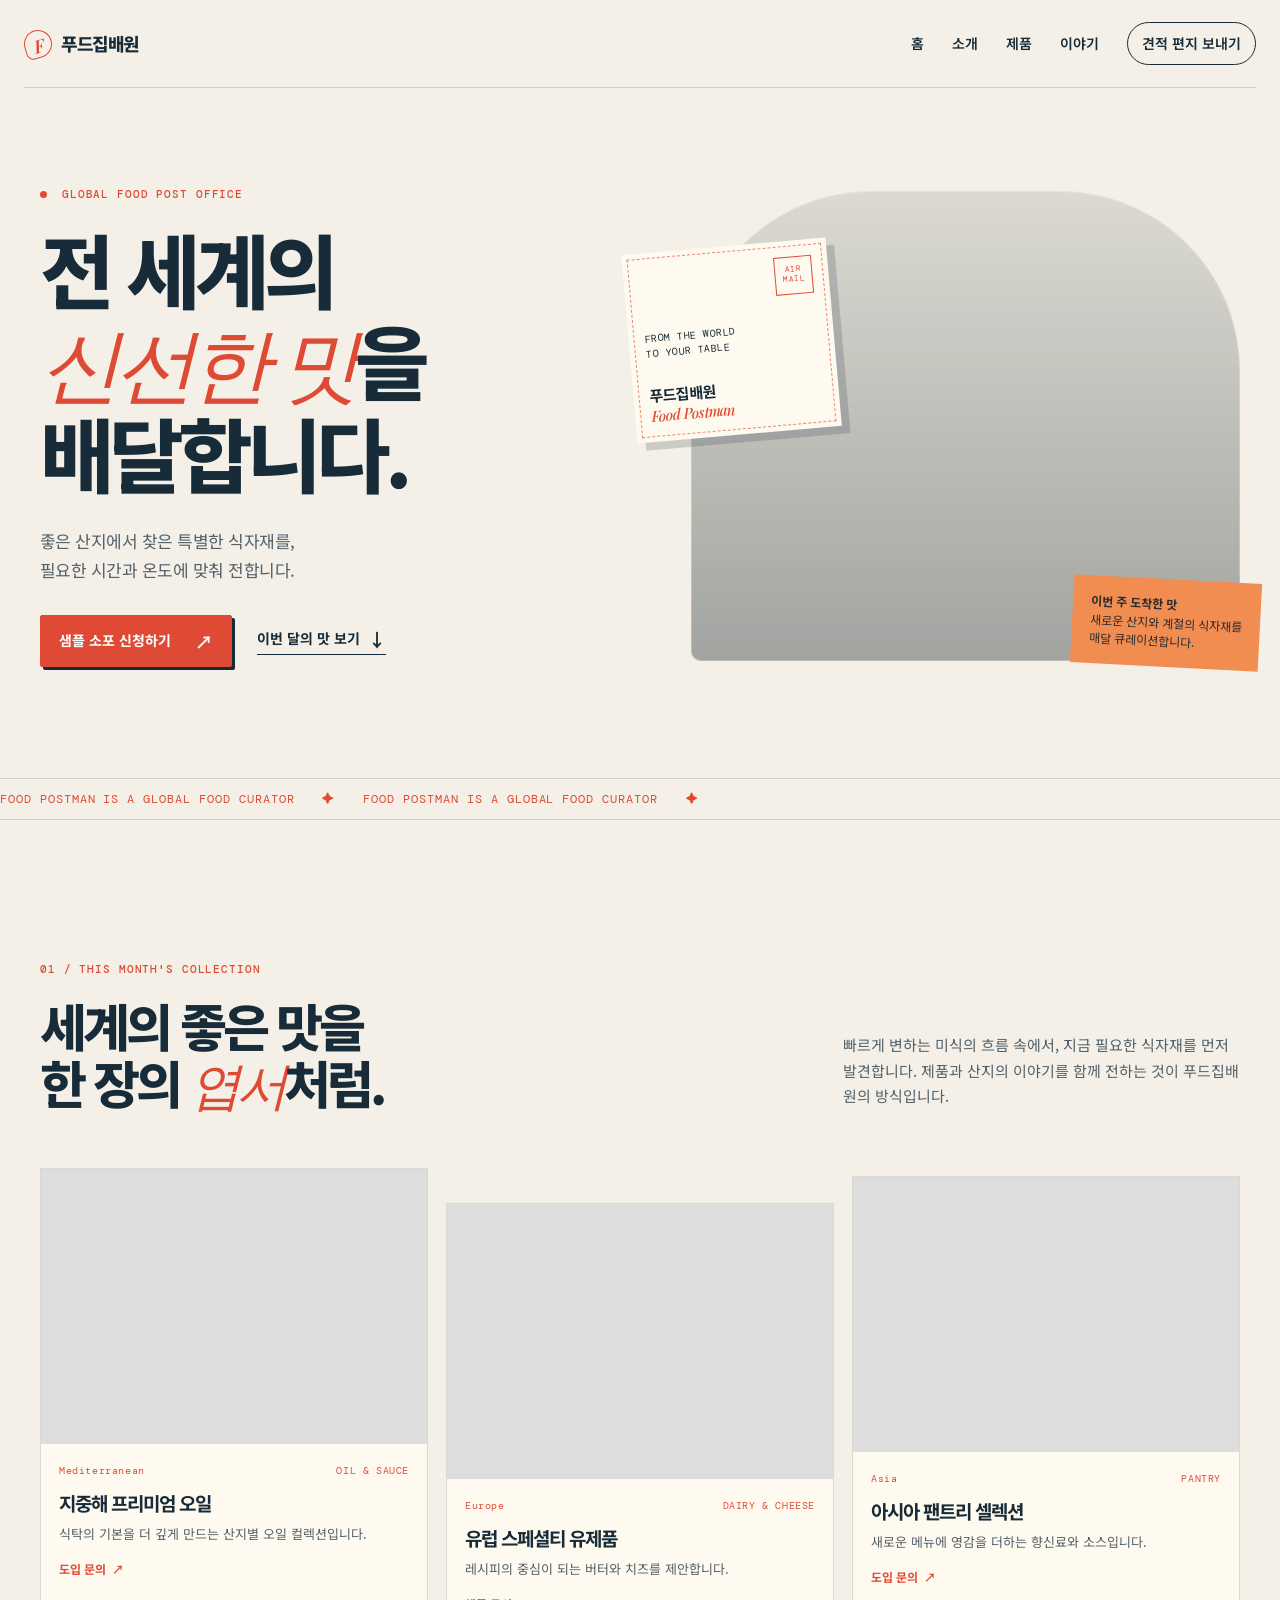
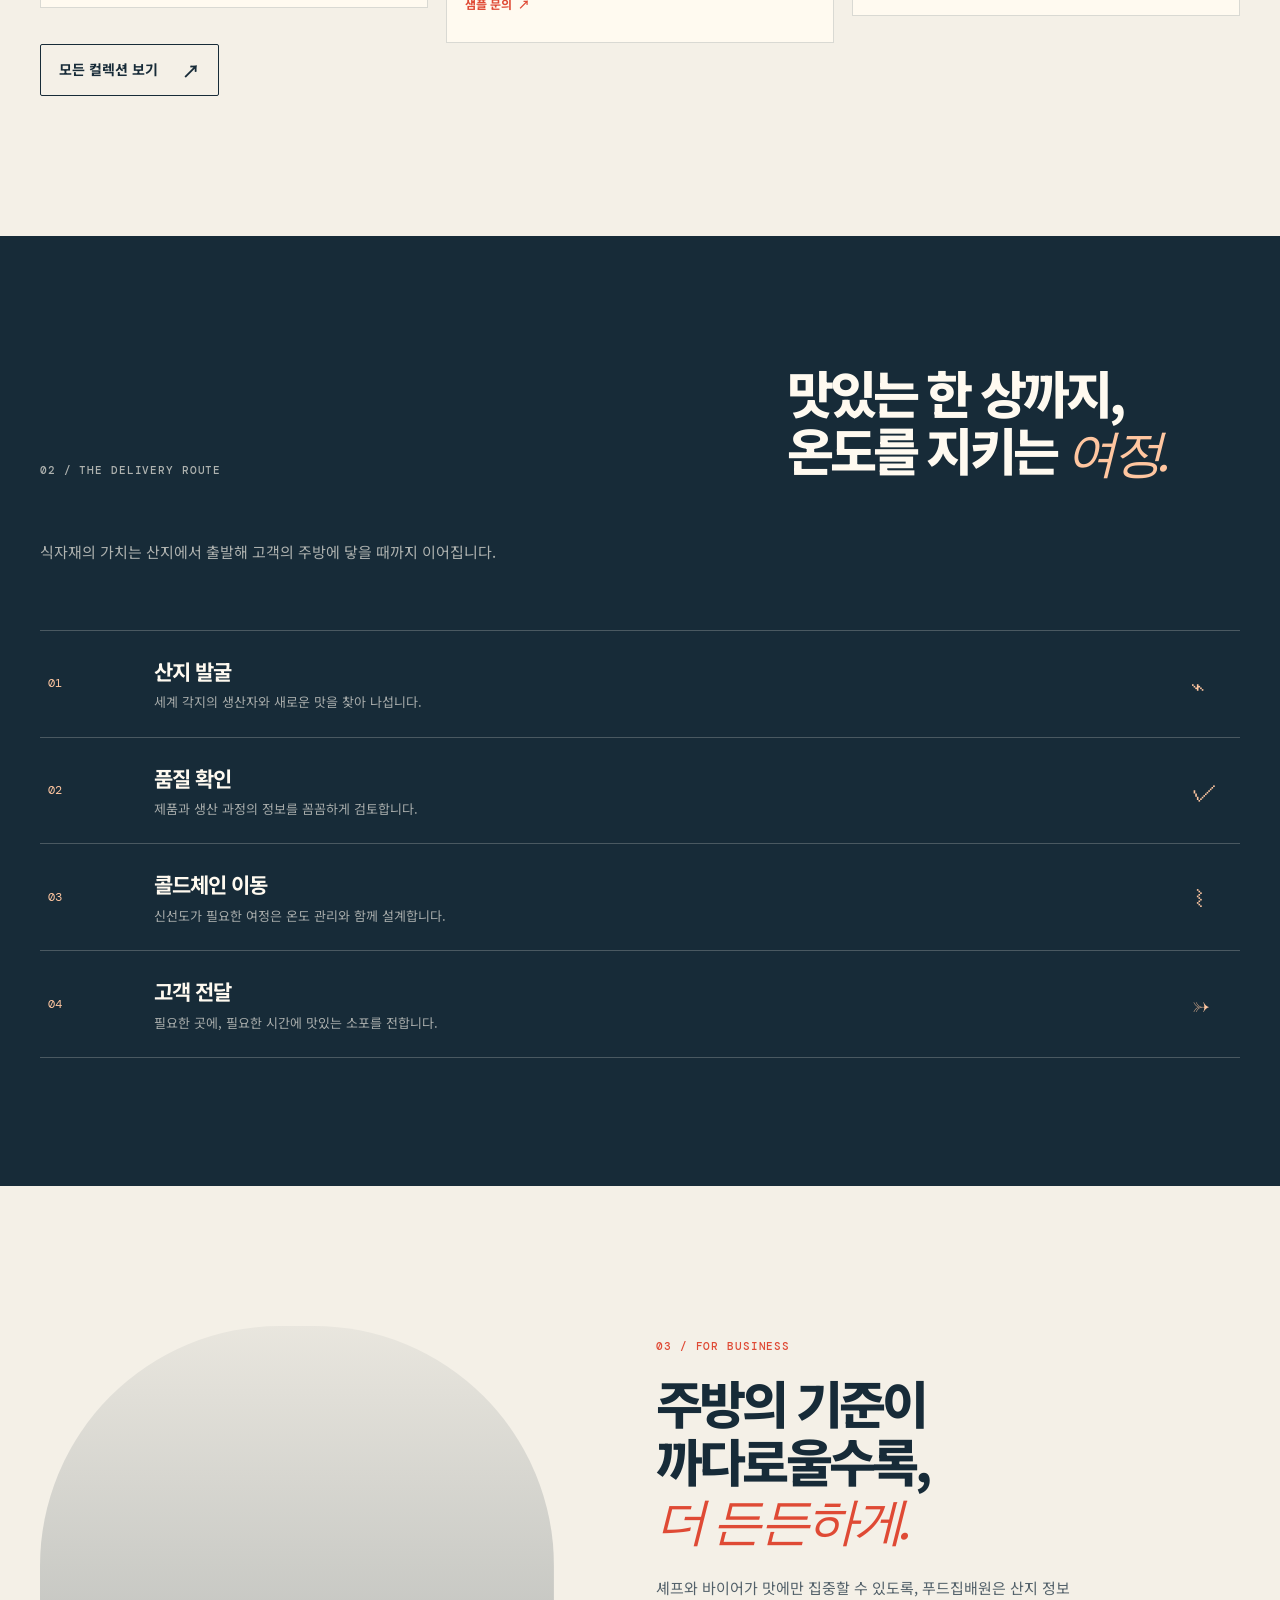
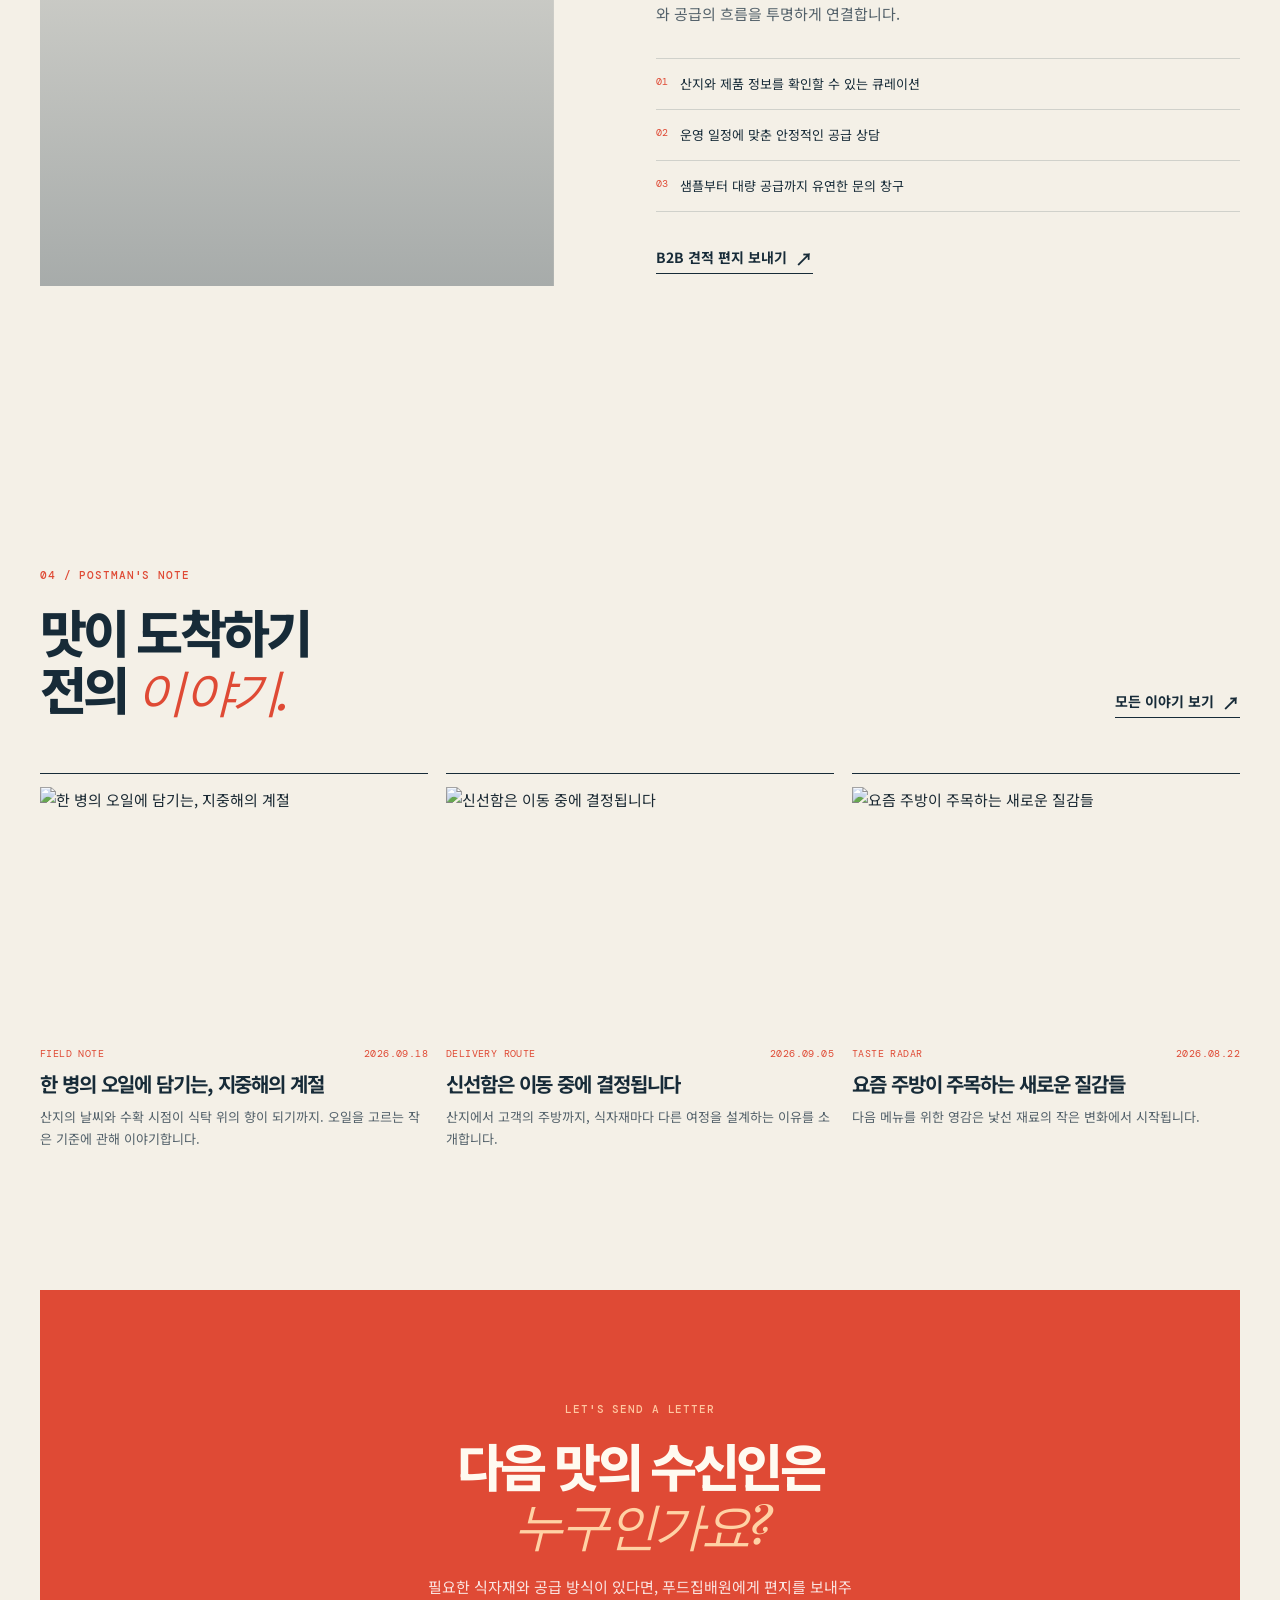
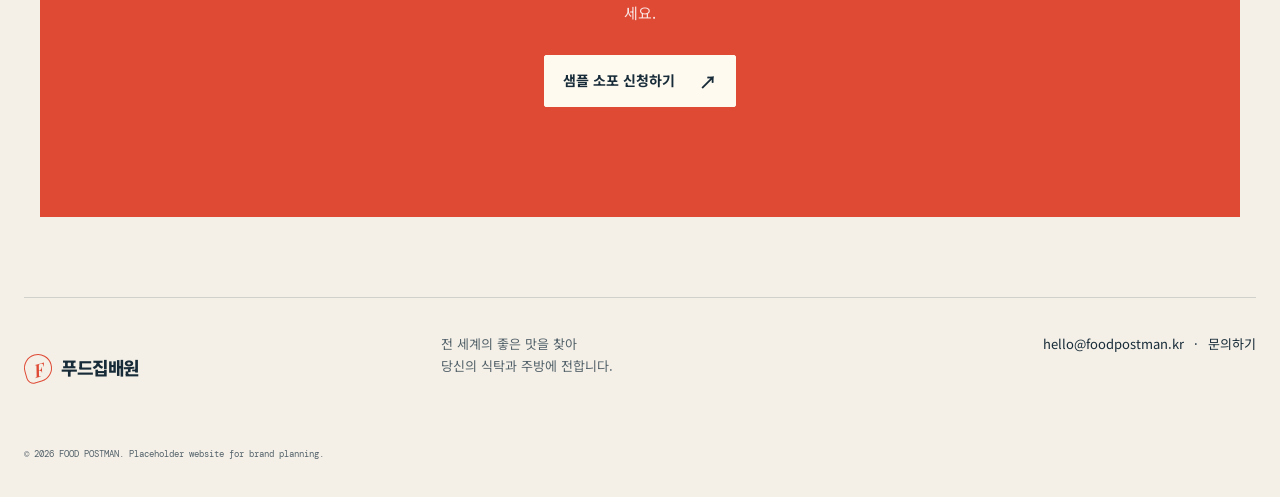
==== index.html @ e167139f "feat: add Food Postman brand website" ====
<!doctype html>
<html lang="ko">
  <head>
    <meta charset="utf-8">
    <meta name="viewport" content="width=device-width, initial-scale=1">
    <meta name="description" content="전 세계의 신선한 맛을 배달하는 식자재 수입·유통 브랜드, 푸드집배원">
    <title>푸드집배원 | 전 세계의 신선한 맛을 배달합니다</title>
    <link rel="preconnect" href="https://images.unsplash.com">
    <link rel="stylesheet" href="styles.css">
  </head>
  <body>
    <a class="skip-link" href="#main">본문으로 바로가기</a>
    <header class="site-header">
      <a class="brand" href="index.html" aria-label="푸드집배원 홈">
        <span class="brand-mark" aria-hidden="true">F</span><span>푸드집배원</span>
      </a>
      <button class="menu-button" aria-expanded="false" aria-controls="nav">메뉴 <span></span></button>
      <nav id="nav" class="site-nav" aria-label="주요 메뉴">
        <a class="active" href="index.html">홈</a>
        <a href="about.html">소개</a>
        <a href="products.html">제품</a>
        <a href="story.html">이야기</a>
        <a class="nav-cta" href="contact.html">견적 편지 보내기</a>
      </nav>
    </header>

    <main id="main">
      <section class="hero section-wrap">
        <div class="hero-copy">
          <p class="eyebrow"><span class="postage-dot"></span> GLOBAL FOOD POST OFFICE</p>
          <h1>전 세계의<br><em>신선한 맛</em>을<br>배달합니다.</h1>
          <p class="hero-lead">좋은 산지에서 찾은 특별한 식자재를,<br>필요한 시간과 온도에 맞춰 전합니다.</p>
          <div class="hero-actions">
            <a class="button button-primary" href="contact.html">샘플 소포 신청하기 <span>↗</span></a>
            <a class="text-link" href="#collection">이번 달의 맛 보기 <span>↓</span></a>
          </div>
        </div>
        <div class="hero-visual" aria-label="세계 식자재 컬렉션 이미지">
          <div class="hero-image image-hero"></div>
          <div class="airmail-card">
            <span class="card-stamp">AIR<br>MAIL</span>
            <span>FROM THE WORLD<br>TO YOUR TABLE</span>
            <strong>푸드집배원<br><i>Food Postman</i></strong>
          </div>
          <p class="arrival-note"><b>이번 주 도착한 맛</b><br>새로운 산지와 계절의 식자재를<br>매달 큐레이션합니다.</p>
        </div>
      </section>

      <section class="intro-band">
        <p>FOOD POSTMAN IS A GLOBAL FOOD CURATOR <span>✦</span> FOOD POSTMAN IS A GLOBAL FOOD CURATOR <span>✦</span></p>
      </section>

      <section id="collection" class="section-wrap collection-section">
        <div class="section-heading split-heading">
          <div>
            <p class="eyebrow">01 / THIS MONTH'S COLLECTION</p>
            <h2>세계의 좋은 맛을<br>한 장의 <em>엽서</em>처럼.</h2>
          </div>
          <p>빠르게 변하는 미식의 흐름 속에서, 지금 필요한 식자재를 먼저 발견합니다. 제품과 산지의 이야기를 함께 전하는 것이 푸드집배원의 방식입니다.</p>
        </div>
        <div id="featured-products" class="product-grid" aria-live="polite"></div>
        <a class="button button-outline" href="products.html">모든 컬렉션 보기 <span>↗</span></a>
      </section>

      <section class="route-section">
        <div class="section-wrap">
          <div class="route-title">
            <p class="eyebrow eyebrow-light">02 / THE DELIVERY ROUTE</p>
            <h2>맛있는 한 상까지,<br>온도를 지키는 <em>여정.</em></h2>
            <p>식자재의 가치는 산지에서 출발해 고객의 주방에 닿을 때까지 이어집니다.</p>
          </div>
          <ol class="route-list">
            <li><span class="route-number">01</span><div><h3>산지 발굴</h3><p>세계 각지의 생산자와 새로운 맛을 찾아 나섭니다.</p></div><span class="route-icon">⌁</span></li>
            <li><span class="route-number">02</span><div><h3>품질 확인</h3><p>제품과 생산 과정의 정보를 꼼꼼하게 검토합니다.</p></div><span class="route-icon">✓</span></li>
            <li><span class="route-number">03</span><div><h3>콜드체인 이동</h3><p>신선도가 필요한 여정은 온도 관리와 함께 설계합니다.</p></div><span class="route-icon">⌇</span></li>
            <li><span class="route-number">04</span><div><h3>고객 전달</h3><p>필요한 곳에, 필요한 시간에 맛있는 소포를 전합니다.</p></div><span class="route-icon">→</span></li>
          </ol>
        </div>
      </section>

      <section class="section-wrap trust-section">
        <div class="trust-photo image-coldchain" role="img" aria-label="신선한 식자재를 보관하는 모습"></div>
        <div class="trust-copy">
          <p class="eyebrow">03 / FOR BUSINESS</p>
          <h2>주방의 기준이<br>까다로울수록,<br><em>더 든든하게.</em></h2>
          <p>셰프와 바이어가 맛에만 집중할 수 있도록, 푸드집배원은 산지 정보와 공급의 흐름을 투명하게 연결합니다.</p>
          <ul class="check-list">
            <li><span>01</span> 산지와 제품 정보를 확인할 수 있는 큐레이션</li>
            <li><span>02</span> 운영 일정에 맞춘 안정적인 공급 상담</li>
            <li><span>03</span> 샘플부터 대량 공급까지 유연한 문의 창구</li>
          </ul>
          <a class="text-link" href="contact.html">B2B 견적 편지 보내기 <span>↗</span></a>
        </div>
      </section>

      <section class="journal-section section-wrap">
        <div class="section-heading journal-heading">
          <div><p class="eyebrow">04 / POSTMAN'S NOTE</p><h2>맛이 도착하기<br>전의 <em>이야기.</em></h2></div>
          <a class="text-link" href="story.html">모든 이야기 보기 <span>↗</span></a>
        </div>
        <div id="latest-stories" class="story-grid" aria-live="polite"></div>
      </section>

      <section class="letter-cta section-wrap">
        <p class="eyebrow eyebrow-light">LET'S SEND A LETTER</p>
        <h2>다음 맛의 수신인은<br><em>누구인가요?</em></h2>
        <p>필요한 식자재와 공급 방식이 있다면, 푸드집배원에게 편지를 보내주세요.</p>
        <a class="button button-light" href="contact.html">샘플 소포 신청하기 <span>↗</span></a>
      </section>
    </main>

    <footer class="site-footer">
      <a class="brand" href="index.html"><span class="brand-mark">F</span><span>푸드집배원</span></a>
      <p>전 세계의 좋은 맛을 찾아<br>당신의 식탁과 주방에 전합니다.</p>
      <div><a href="mailto:hello@foodpostman.kr">hello@foodpostman.kr</a><span>·</span><a href="contact.html">문의하기</a></div>
      <small>© 2026 FOOD POSTMAN. Placeholder website for brand planning.</small>
    </footer>
    <script src="script.js"></script>
  </body>
</html>
---- styles.css ----
@import url('https://fonts.googleapis.com/css2?family=DM+Mono:wght@400;500&family=Noto+Sans+KR:wght@400;500;600;700;800&family=Playfair+Display:ital,wght@0,500;0,600;1,500;1,600&display=swap');

:root {
  --paper: #f4f0e7;
  --paper-deep: #eae3d6;
  --ink: #172b38;
  --ink-soft: #53616a;
  --red: #df4a35;
  --orange: #f28d52;
  --line: rgba(23, 43, 56, .16);
  --cream: #fffaf0;
  --serif: 'Playfair Display', 'Noto Serif KR', serif;
  --sans: 'Noto Sans KR', sans-serif;
  --mono: 'DM Mono', monospace;
}

* { box-sizing: border-box; }
html { scroll-behavior: smooth; }
body { margin: 0; color: var(--ink); background: var(--paper); font-family: var(--sans); font-size: 15px; line-height: 1.7; }
a { color: inherit; text-decoration: none; }
button { font: inherit; }
.skip-link { position: fixed; top: -100px; left: 16px; z-index: 100; background: var(--red); color: white; padding: 10px 14px; }
.skip-link:focus { top: 16px; }
.section-wrap { width: min(1200px, calc(100% - 80px)); margin: 0 auto; }
.site-header { height: 88px; width: min(1360px, calc(100% - 48px)); margin: 0 auto; display: flex; align-items: center; justify-content: space-between; border-bottom: 1px solid var(--line); position: relative; z-index: 10; }
.brand { display: inline-flex; gap: 9px; align-items: center; font-weight: 800; letter-spacing: -.08em; font-size: 18px; }
.brand-mark { display: grid; place-items: center; width: 28px; height: 28px; border: 1.5px solid currentColor; border-radius: 50% 50% 50% 7px; transform: rotate(-16deg); color: var(--red); font-family: var(--serif); font-weight: 600; font-style: italic; }
.site-nav { display: flex; gap: 28px; align-items: center; font-size: 14px; font-weight: 600; }
.site-nav a { padding: 5px 0; position: relative; }
.site-nav a:not(.nav-cta)::after { content: ''; position: absolute; height: 1px; width: 0; left: 0; bottom: 0; background: var(--red); transition: width .25s; }
.site-nav a:hover::after, .site-nav .active::after { width: 100%; }
.nav-cta { padding: 9px 14px !important; border: 1px solid var(--ink); border-radius: 999px; }
.nav-cta:hover { background: var(--ink); color: var(--cream); }
.menu-button { display: none; background: transparent; border: 0; color: var(--ink); font-weight: 700; }

.hero { min-height: 690px; display: grid; grid-template-columns: .94fr 1.06fr; align-items: center; gap: 48px; padding: 78px 0 92px; }
.eyebrow { margin: 0 0 18px; font-family: var(--mono); letter-spacing: .08em; font-size: 11px; font-weight: 500; color: var(--red); }
.postage-dot { width: 7px; height: 7px; display: inline-block; margin-right: 7px; background: var(--red); border-radius: 50%; }
.hero h1, h2 { margin: 0; line-height: 1.12; letter-spacing: -.075em; }
.hero h1 { font-size: clamp(52px, 6.35vw, 92px); font-weight: 800; }
em { font-family: var(--serif); font-weight: 500; }
.hero h1 em { color: var(--red); }
.hero-lead { font-size: 17px; color: var(--ink-soft); margin: 30px 0; letter-spacing: -.03em; }
.hero-actions { display: flex; align-items: center; gap: 25px; }
.button { display: inline-flex; align-items: center; justify-content: center; gap: 24px; padding: 13px 18px; border: 1px solid currentColor; border-radius: 2px; font-weight: 700; font-size: 14px; transition: transform .2s, background .2s; }
.button:hover { transform: translate(-2px, -2px); }
.button span, .text-link span { font-size: 18px; line-height: 1; }
.button-primary { background: var(--red); border-color: var(--red); color: #fff; box-shadow: 3px 3px 0 var(--ink); }
.text-link { display: inline-flex; align-items: center; gap: 8px; border-bottom: 1px solid var(--ink); padding-bottom: 3px; font-size: 14px; font-weight: 700; }
.text-link:hover { color: var(--red); border-color: var(--red); }
.hero-visual { min-height: 470px; position: relative; }
.hero-image { width: min(90%, 560px); height: 470px; margin: 0 0 0 auto; border-radius: 180px 180px 10px 10px; box-shadow: inset 0 0 0 1px rgba(255,255,255,.25); }
.image-hero { background: linear-gradient(180deg, rgba(10,22,30,.1), rgba(10,22,30,.35)), url('https://images.unsplash.com/photo-1547592180-85f173990554?auto=format&fit=crop&w=1400&q=90') center/cover; }
.airmail-card { position: absolute; top: 55px; left: 0; display: grid; gap: 25px; width: 205px; padding: 16px; background: #fffaf0; color: var(--ink); box-shadow: 8px 8px 0 rgba(23,43,56,.18); transform: rotate(-5deg); font-family: var(--mono); font-size: 10px; letter-spacing: .05em; line-height: 1.45; }
.airmail-card::before { content: ''; position: absolute; inset: 5px; pointer-events: none; border: 1px dashed rgba(223,74,53,.65); }
.airmail-card strong { font-family: var(--sans); font-size: 15px; letter-spacing: -.05em; line-height: 1.3; }
.airmail-card i { color: var(--red); font-family: var(--serif); font-weight: 500; }
.card-stamp { justify-self: end; width: 38px; height: 38px; padding-top: 7px; border: 1px solid var(--red); color: var(--red); text-align: center; font-size: 8px; line-height: 1.2; }
.arrival-note { position: absolute; right: -20px; bottom: -18px; padding: 16px 18px; background: var(--orange); color: #2b2c2b; font-size: 12px; line-height: 1.55; transform: rotate(3deg); }

.intro-band { overflow: hidden; border-top: 1px solid var(--line); border-bottom: 1px solid var(--line); color: var(--red); font-family: var(--mono); font-size: 12px; letter-spacing: .08em; white-space: nowrap; }
.intro-band p { width: max-content; padding: 10px 0; margin: 0; animation: crawl 24s linear infinite; }
.intro-band span { padding: 0 20px; }
@keyframes crawl { to { transform: translateX(-50%); } }
.collection-section, .journal-section { padding: 140px 0; }
.section-heading { margin-bottom: 55px; }
.split-heading { display: grid; grid-template-columns: 1fr .55fr; align-items: end; gap: 80px; }
h2 { font-size: clamp(36px, 4vw, 62px); font-weight: 800; }
h2 em { color: var(--red); }
.split-heading > p { margin: 0 0 4px; color: var(--ink-soft); font-size: 15px; }
.product-grid { display: grid; grid-template-columns: repeat(3, 1fr); gap: 18px; margin-bottom: 36px; }
.product-card { display: flex; flex-direction: column; min-height: 440px; overflow: hidden; background: var(--cream); border: 1px solid var(--line); }
.product-card:nth-child(2) { transform: translateY(35px); }
.product-card:nth-child(3) { transform: translateY(8px); }
.product-image { height: 275px; background: #ddd center/cover; transition: transform .45s; }
.product-card:hover .product-image { transform: scale(1.04); }
.product-image-wrap { overflow: hidden; }
.product-info { padding: 18px 18px 21px; }
.product-origin { display: flex; justify-content: space-between; font-family: var(--mono); color: var(--red); font-size: 10px; letter-spacing: .06em; }
.product-info h3 { margin: 8px 0 4px; font-size: 19px; letter-spacing: -.055em; }
.product-info p { margin: 0; color: var(--ink-soft); font-size: 13px; line-height: 1.65; }
.card-action { display: inline-flex; gap: 6px; margin-top: 14px; color: var(--red); font-size: 12px; font-weight: 700; }
.card-action:hover { text-decoration: underline; }
.button-outline { color: var(--ink); border-color: var(--ink); }
.button-outline:hover { color: var(--cream); background: var(--ink); }

.route-section { padding: 128px 0; background: var(--ink); color: var(--cream); }
.eyebrow-light { color: #ffc6a0; }
.route-title { display: grid; grid-template-columns: 1fr .66fr; align-items: end; gap: 60px; margin-bottom: 65px; }
.route-title h2 em { color: #ffc6a0; }
.route-title > p { margin: 0; color: rgba(255,250,240,.65); }
.route-list { list-style: none; padding: 0; margin: 0; border-top: 1px solid rgba(255,250,240,.22); }
.route-list li { display: grid; grid-template-columns: 80px 1fr 40px; gap: 26px; align-items: center; padding: 23px 8px; border-bottom: 1px solid rgba(255,250,240,.22); transition: padding .25s, background .25s; }
.route-list li:hover { padding-left: 20px; background: rgba(255,255,255,.05); }
.route-number { color: #ffc6a0; font-family: var(--mono); font-size: 12px; }
.route-list h3 { margin: 0; font-size: 21px; letter-spacing: -.05em; }
.route-list p { color: rgba(255,250,240,.62); margin: 2px 0 0; font-size: 13px; }
.route-icon { font-family: var(--serif); font-size: 26px; color: #ffc6a0; }

.trust-section { padding: 140px 0; display: grid; grid-template-columns: .88fr 1fr; gap: clamp(40px, 8vw, 130px); align-items: center; }
.trust-photo { min-height: 560px; background-size: cover; background-position: center; border-radius: 240px 240px 0 0; }
.image-coldchain { background-image: linear-gradient(180deg, rgba(23,43,56,.05), rgba(23,43,56,.35)), url('https://images.unsplash.com/photo-1586528116311-ad8dd3c8310d?auto=format&fit=crop&w=1100&q=90'); }
.trust-copy > p:not(.eyebrow) { max-width: 420px; color: var(--ink-soft); margin: 28px 0; }
.check-list { list-style: none; padding: 0; margin: 32px 0; border-top: 1px solid var(--line); }
.check-list li { display: flex; gap: 12px; padding: 14px 0; border-bottom: 1px solid var(--line); font-size: 13px; }
.check-list span { color: var(--red); font-family: var(--mono); font-size: 10px; }

.journal-heading { display: flex; align-items: end; justify-content: space-between; }
.story-grid { display: grid; grid-template-columns: repeat(3, 1fr); gap: 18px; }
.story-card { border-top: 1px solid var(--ink); padding-top: 13px; }
.story-card img { width: 100%; height: 240px; display: block; object-fit: cover; margin-bottom: 18px; filter: saturate(.75); }
.story-card:hover img { filter: saturate(1); }
.story-meta { display: flex; justify-content: space-between; color: var(--red); font-family: var(--mono); font-size: 10px; letter-spacing: .04em; }
.story-card h3 { margin: 8px 0; font-size: 20px; line-height: 1.38; letter-spacing: -.055em; }
.story-card p { margin: 0; color: var(--ink-soft); font-size: 13px; line-height: 1.7; }
.letter-cta { margin-bottom: 80px; padding: 110px clamp(28px, 8vw, 120px); background: var(--red); color: var(--cream); text-align: center; }
.letter-cta h2 em { color: #ffd2a5; }
.letter-cta > p:not(.eyebrow) { margin: 22px auto 30px; max-width: 430px; color: rgba(255,255,255,.85); }
.button-light { background: var(--cream); color: var(--ink); border-color: var(--cream); }
.site-footer { width: min(1360px, calc(100% - 48px)); min-height: 200px; margin: 0 auto; padding: 35px 0; border-top: 1px solid var(--line); display: grid; grid-template-columns: 1.2fr 1.4fr 1fr; gap: 20px; }
.site-footer > p { margin: 0; color: var(--ink-soft); font-size: 13px; }
.site-footer > div { display: flex; gap: 10px; align-self: start; justify-content: end; font-size: 13px; }
.site-footer > div a:hover { color: var(--red); }
.site-footer small { grid-column: 1/-1; align-self: end; color: var(--ink-soft); font-family: var(--mono); font-size: 9px; }

/* Internal pages */
.page-hero { padding: 95px 0 75px; border-bottom: 1px solid var(--line); }
.page-hero .eyebrow { margin-bottom: 14px; }
.page-hero h1 { margin: 0; max-width: 850px; font-size: clamp(48px, 6vw, 84px); line-height: 1.1; letter-spacing: -.075em; }
.page-hero h1 em { color: var(--red); }
.page-hero p:last-child { max-width: 520px; margin: 25px 0 0; color: var(--ink-soft); }
.about-story { display: grid; grid-template-columns: .9fr 1.1fr; gap: 110px; padding: 130px 0; }
.about-photo { min-height: 540px; background: url('https://images.unsplash.com/photo-1556911220-e15b29be8c8f?auto=format&fit=crop&w=1100&q=85') center/cover; }
.about-story h2 { margin-bottom: 25px; }
.about-story .body-copy { color: var(--ink-soft); max-width: 510px; }
.quote { margin: 46px 0; padding: 24px 0 24px 25px; border-left: 2px solid var(--red); font-family: var(--serif); font-size: 25px; line-height: 1.35; }
.timeline { list-style: none; padding: 0; border-top: 1px solid var(--line); }
.timeline li { display: grid; grid-template-columns: 100px 1fr; gap: 15px; padding: 16px 0; border-bottom: 1px solid var(--line); }
.timeline time { color: var(--red); font-family: var(--mono); font-size: 11px; }
.timeline strong { display: block; margin-bottom: 2px; font-size: 15px; }
.timeline p { margin: 0; color: var(--ink-soft); font-size: 13px; }
.about-promise { padding: 105px 0; background: var(--ink); color: var(--cream); text-align: center; }
.about-promise h2 { max-width: 850px; margin: 0 auto; }
.about-promise em { color: #ffc6a0; }
.products-controls { padding: 32px 0; display: flex; justify-content: space-between; gap: 20px; border-bottom: 1px solid var(--line); }
.product-count { font-family: var(--mono); color: var(--ink-soft); font-size: 11px; }
.filter-list { display: flex; flex-wrap: wrap; gap: 7px; }
.filter-list button { padding: 6px 10px; border: 1px solid var(--line); background: transparent; border-radius: 999px; color: var(--ink-soft); font-size: 11px; cursor: pointer; }
.filter-list button.active, .filter-list button:hover { background: var(--ink); border-color: var(--ink); color: var(--cream); }
.all-products { grid-template-columns: repeat(3, 1fr); padding: 58px 0 120px; }
.all-products .product-card:nth-child(n) { transform: none; }
.contact-layout { display: grid; grid-template-columns: .76fr 1.24fr; gap: 100px; padding: 100px 0 130px; }
.contact-note { background: var(--ink); color: var(--cream); padding: 34px; align-self: start; }
.contact-note h2 { font-size: 39px; }
.contact-note h2 em { color: #ffc6a0; }
.contact-note p { color: rgba(255,255,255,.7); }
.contact-note dl { margin: 36px 0 0; border-top: 1px solid rgba(255,255,255,.22); }
.contact-note div { padding: 14px 0; border-bottom: 1px solid rgba(255,255,255,.22); }
.contact-note dt { color: #ffc6a0; font-family: var(--mono); font-size: 10px; }
.contact-note dd { margin: 3px 0 0; font-size: 13px; }
.inquiry-form { display: grid; gap: 22px; }
.inquiry-form label { display: grid; gap: 7px; font-size: 13px; font-weight: 700; }
.inquiry-form input, .inquiry-form select, .inquiry-form textarea { width: 100%; border: 0; border-bottom: 1px solid var(--line); padding: 12px 0; border-radius: 0; color: var(--ink); background: transparent; font: inherit; font-size: 15px; outline: none; }
.inquiry-form input:focus, .inquiry-form select:focus, .inquiry-form textarea:focus { border-color: var(--red); }
.inquiry-form textarea { min-height: 130px; resize: vertical; }
.form-message { margin: 0; color: var(--red); font-size: 13px; }
.story-list { padding: 75px 0 130px; display: grid; gap: 0; }
.story-list .story-card { display: grid; grid-template-columns: 280px 1fr; gap: 32px; padding: 20px 0; border-top: 1px solid var(--line); }
.story-list .story-card img { width: 280px; height: 160px; margin: 0; }
.story-list .story-card:last-child { border-bottom: 1px solid var(--line); }
.story-list h3 { font-size: 27px; }
.post-article { width: min(760px, calc(100% - 40px)); margin: 0 auto; padding: 90px 0 130px; }
.post-article .story-meta { margin-bottom: 15px; }
.post-article h1 { font-size: clamp(38px, 5vw, 66px); line-height: 1.2; letter-spacing: -.07em; }
.post-article img { width: 100%; height: 390px; margin: 40px 0; object-fit: cover; }
.post-article .article-body { font-size: 17px; color: var(--ink-soft); }

@media (max-width: 760px) {
  .section-wrap { width: min(100% - 40px, 600px); }
  .site-header { height: 72px; width: calc(100% - 32px); }
  .menu-button { display: flex; align-items: center; gap: 8px; cursor: pointer; }
  .menu-button span, .menu-button span::before { display: block; width: 17px; height: 1px; background: currentColor; content: ''; }
  .menu-button span::before { transform: translateY(-5px); }
  .site-nav { display: none; position: absolute; top: 71px; left: -16px; right: -16px; padding: 20px; background: var(--paper); border-bottom: 1px solid var(--line); flex-direction: column; align-items: flex-start; gap: 14px; }
  .site-nav.open { display: flex; }
  .nav-cta { margin-top: 3px; }
  .hero { min-height: auto; grid-template-columns: 1fr; gap: 54px; padding: 65px 0 72px; }
  .hero h1 { font-size: clamp(50px, 16vw, 75px); }
  .hero-lead { font-size: 15px; }
  .hero-visual { min-height: 370px; }
  .hero-image { width: 88%; height: 370px; }
  .airmail-card { top: 23px; width: 170px; }
  .arrival-note { right: -5px; bottom: -15px; font-size: 10px; }
  .split-heading, .route-title, .trust-section, .about-story, .contact-layout { grid-template-columns: 1fr; gap: 28px; }
  .collection-section, .journal-section, .trust-section { padding: 85px 0; }
  .section-heading { margin-bottom: 35px; }
  .product-grid, .story-grid, .all-products { grid-template-columns: 1fr; gap: 16px; }
  .product-card, .product-card:nth-child(n) { min-height: auto; transform: none; }
  .product-image { height: 255px; }
  .route-section { padding: 85px 0; }
  .route-list li { grid-template-columns: 45px 1fr 25px; gap: 12px; }
  .route-list h3 { font-size: 17px; }
  .route-list p { font-size: 12px; }
  .trust-photo { min-height: 390px; }
  .journal-heading { align-items: flex-start; flex-direction: column; gap: 22px; }
  .letter-cta { width: 100%; margin: 0; padding: 78px 25px; }
  .site-footer { width: calc(100% - 32px); min-height: 0; grid-template-columns: 1fr; padding-bottom: 24px; }
  .site-footer > div { justify-content: start; }
  .page-hero { padding: 66px 0 55px; }
  .page-hero h1 { font-size: 50px; }
  .about-story { padding: 80px 0; }
  .about-photo { min-height: 370px; }
  .about-promise { padding: 75px 20px; }
  .products-controls { align-items: flex-start; flex-direction: column; }
  .contact-layout { padding: 70px 0 90px; }
  .story-list { padding: 50px 0 90px; }
  .story-list .story-card { grid-template-columns: 1fr; gap: 15px; }
  .story-list .story-card img { width: 100%; height: 210px; }
  .story-list h3 { font-size: 23px; }
  .post-article { padding: 65px 0 90px; }
  .post-article img { height: 260px; }
}
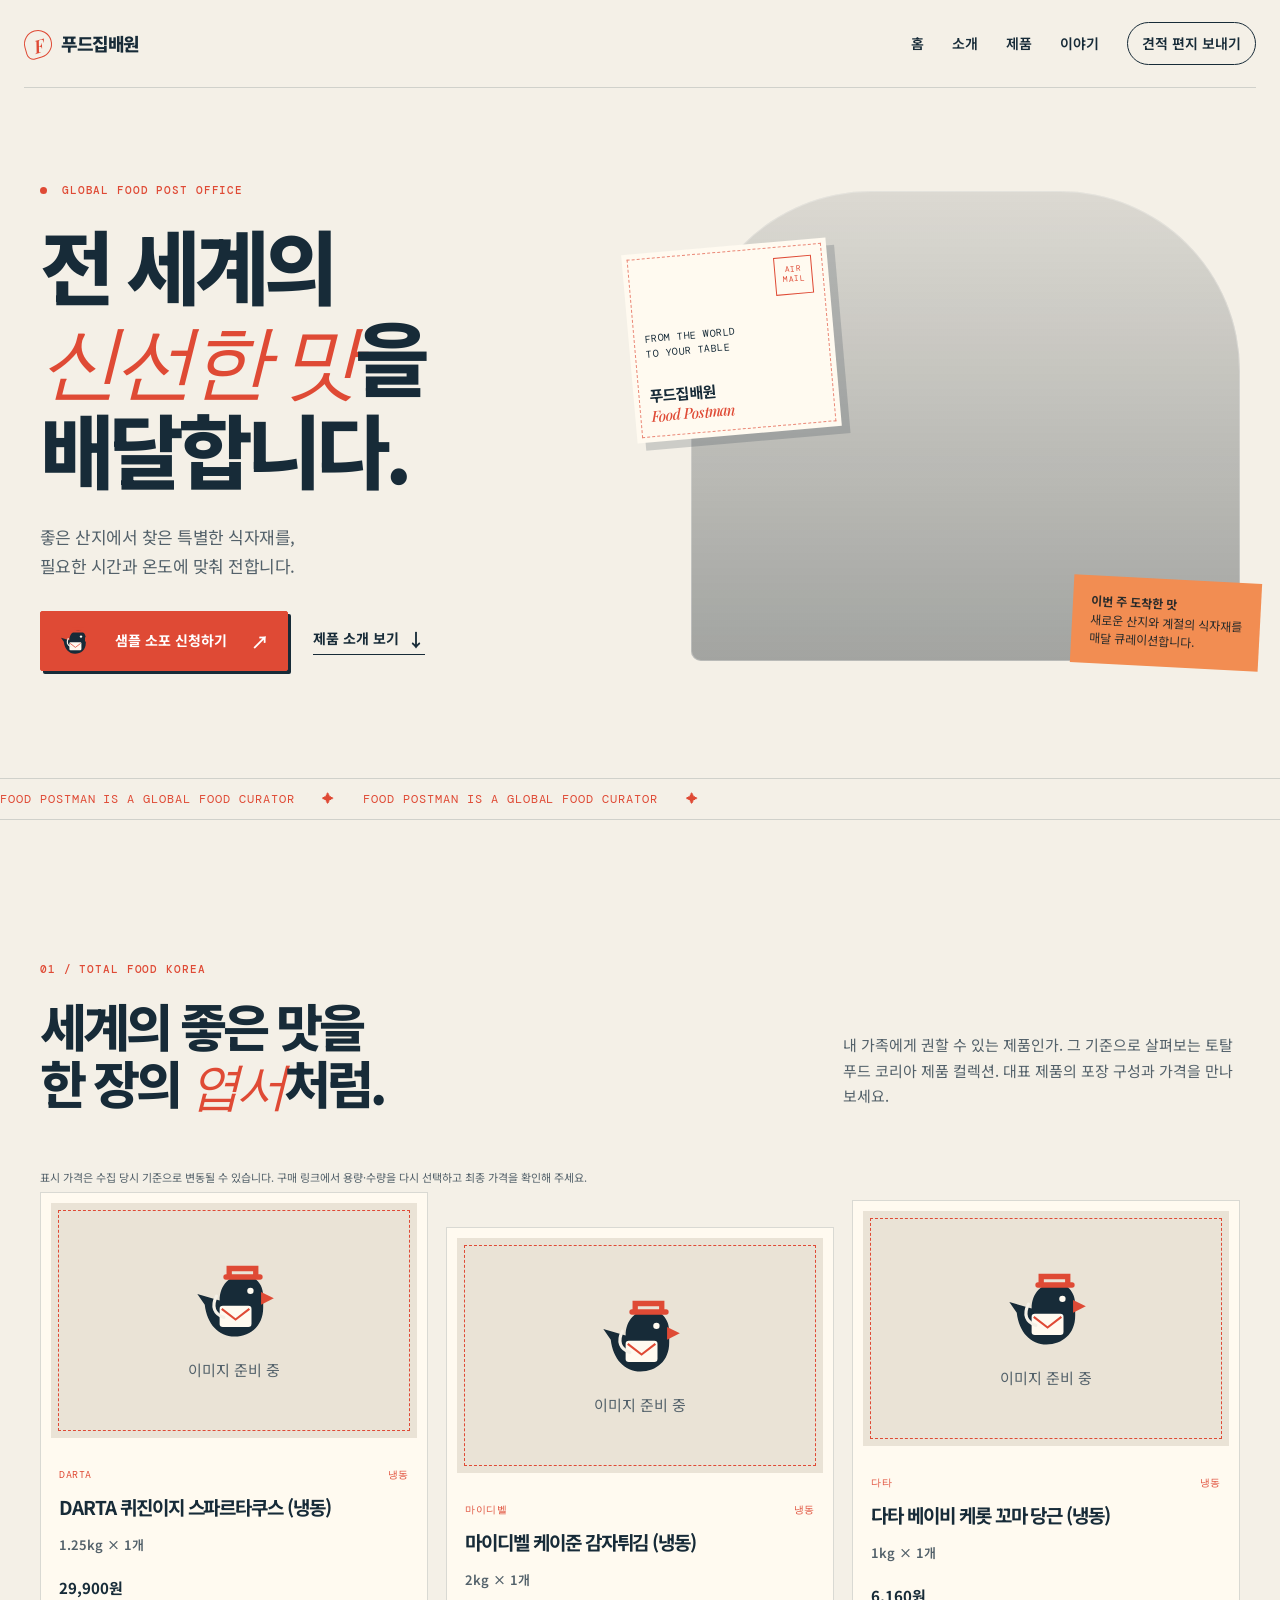
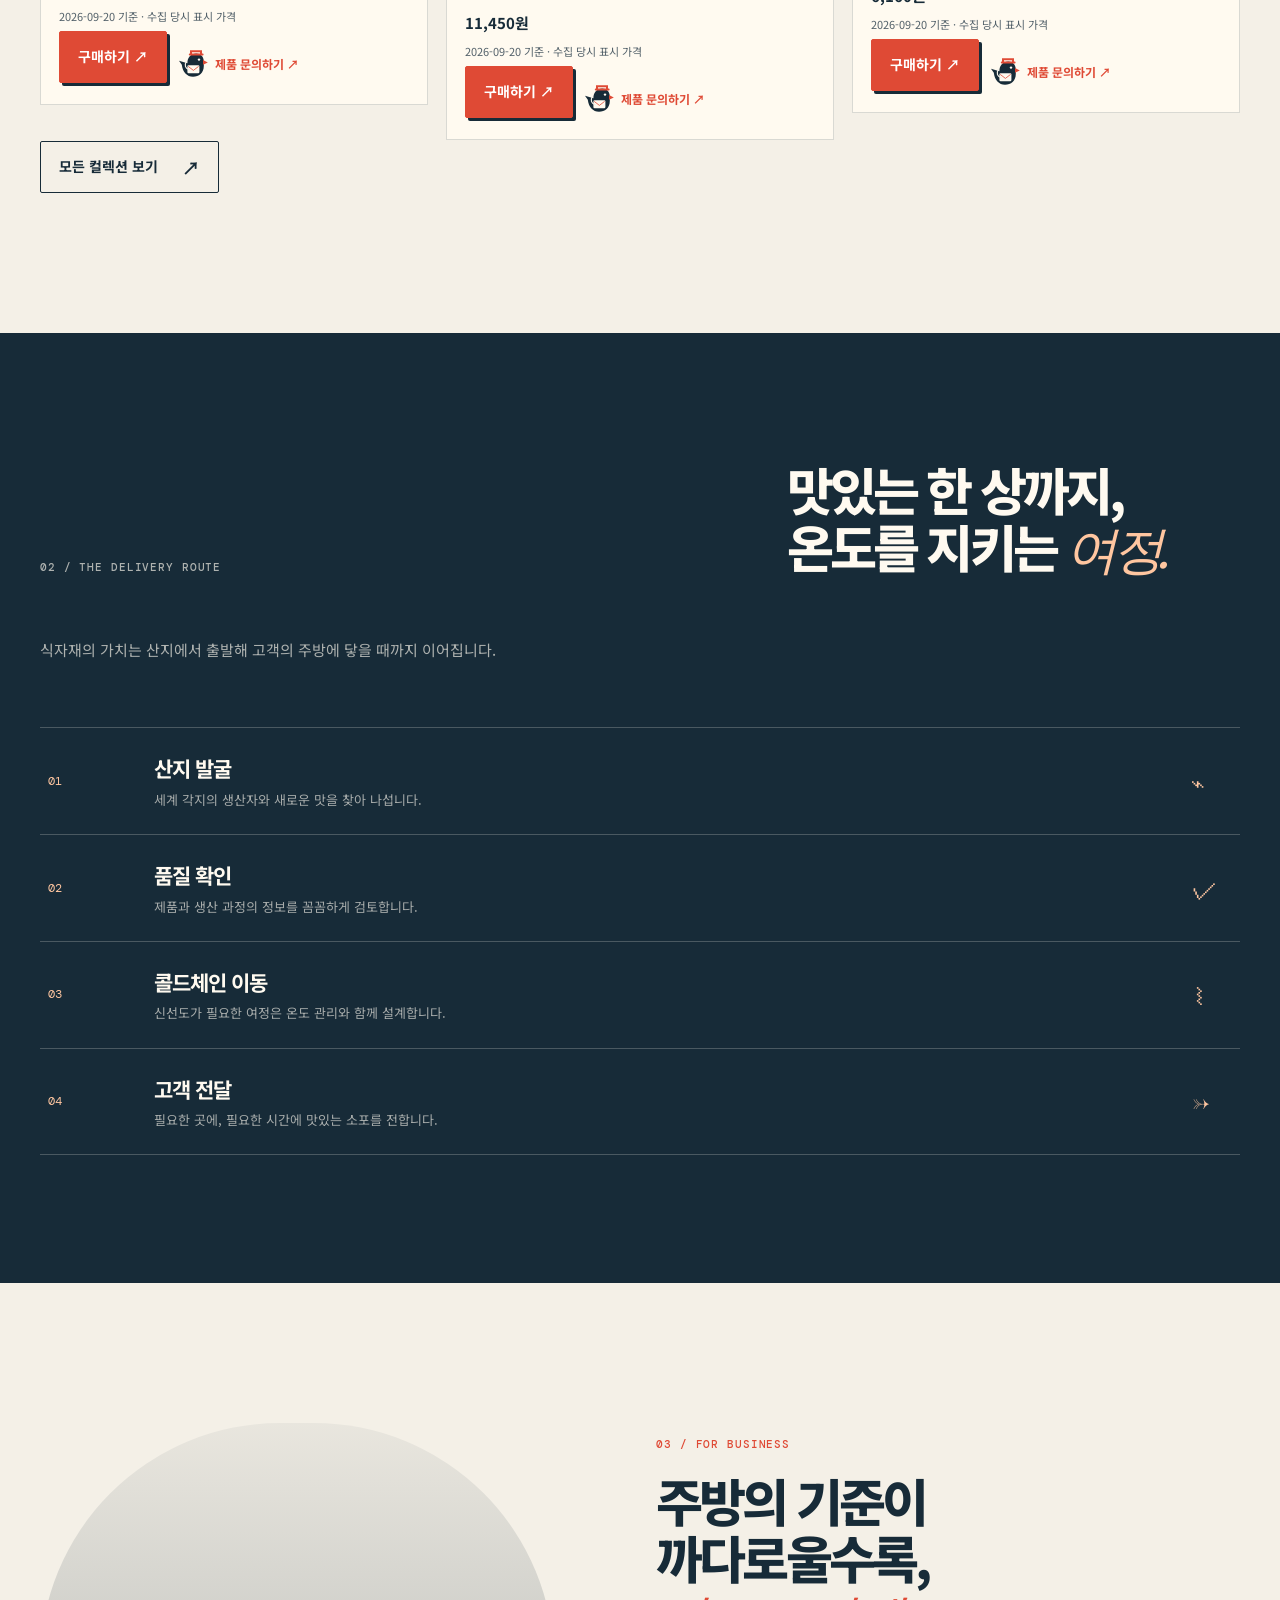
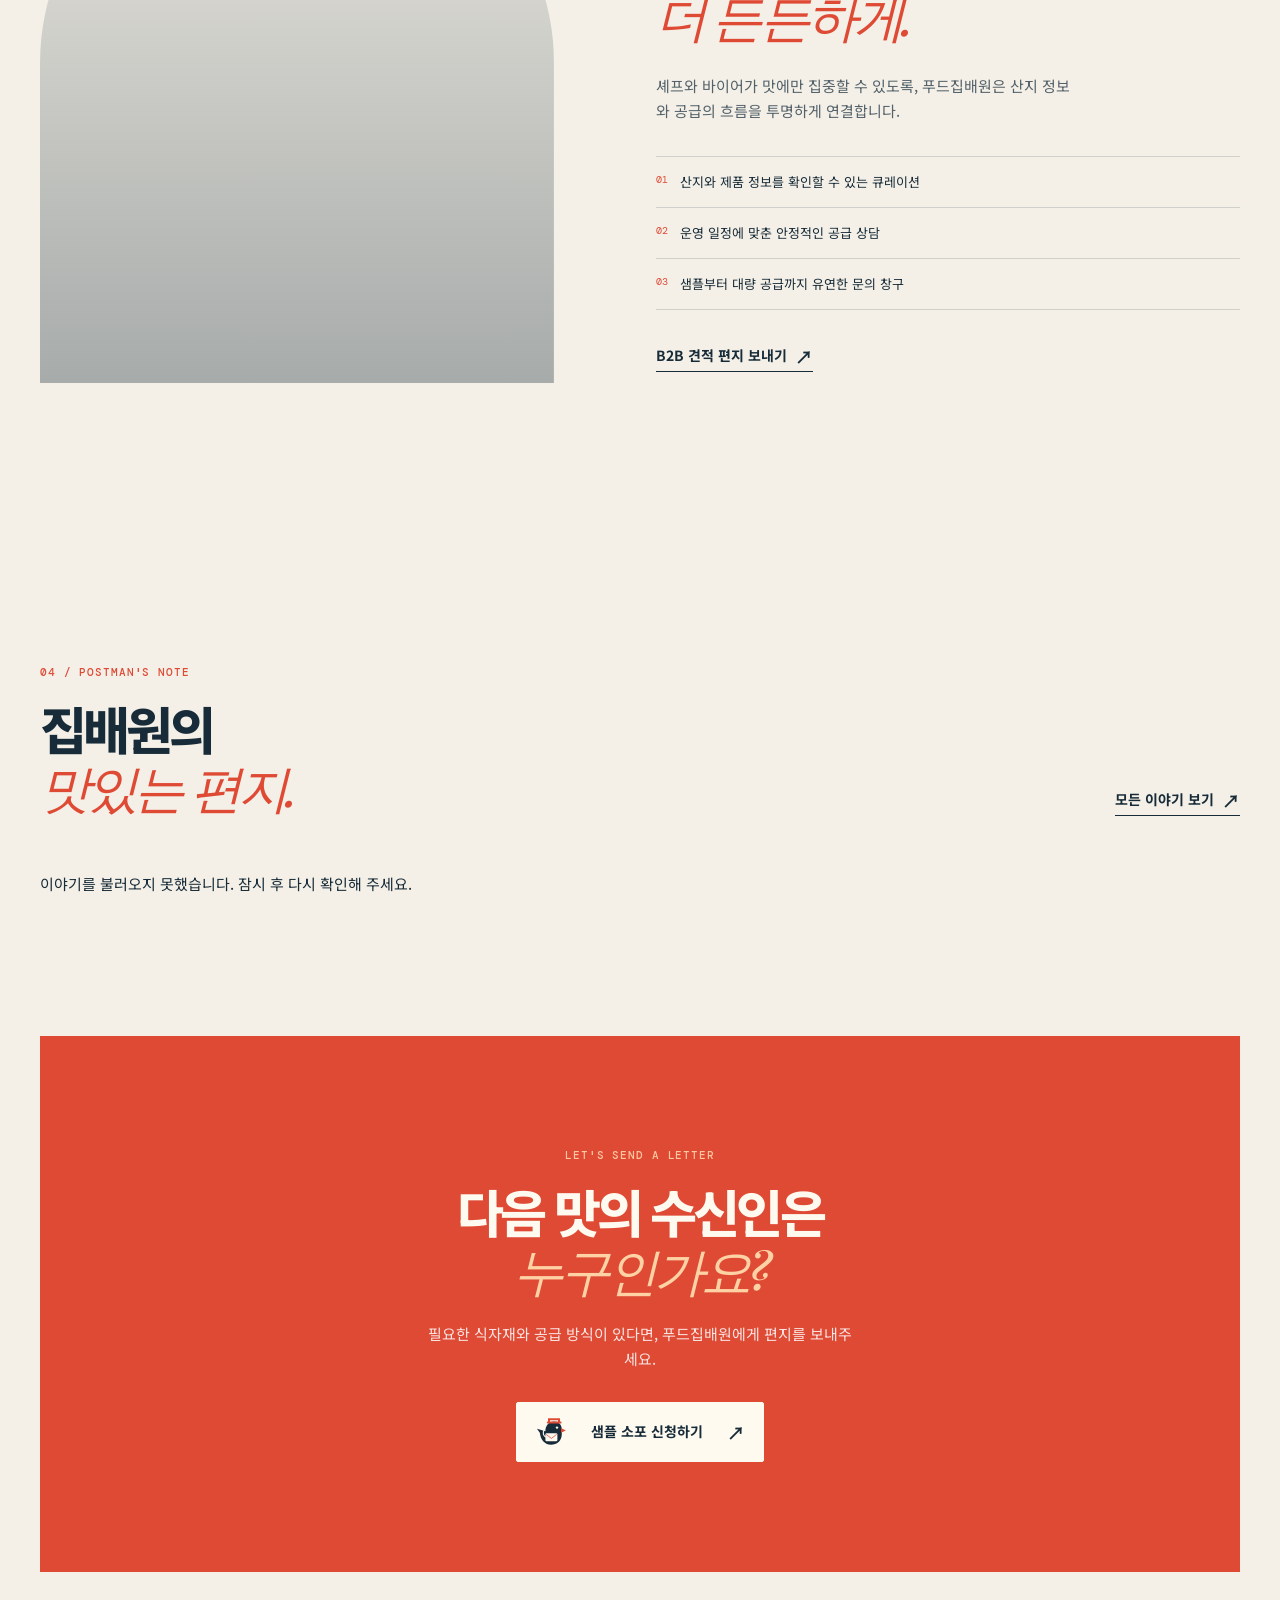
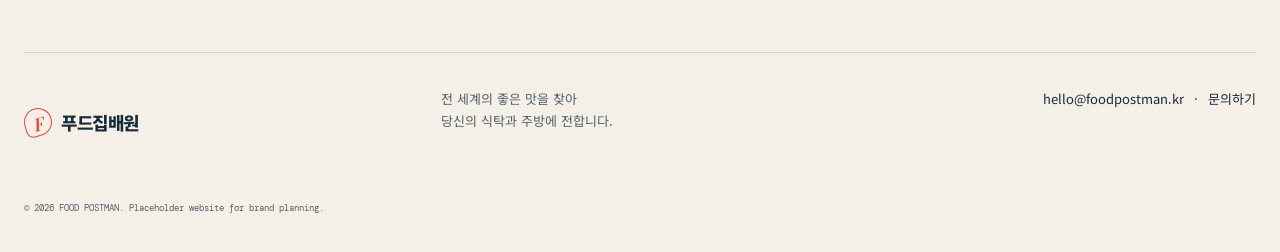
==== commit 0ad1b8b6: "feat: integrate story blog, product data and FAQ rendering" ====
--- a/index.html
+++ b/index.html
@@ -19,7 +19,7 @@
         <a class="active" href="index.html">홈</a>
         <a href="about.html">소개</a>
         <a href="products.html">제품</a>
-        <a href="story.html">이야기</a>
+        <a href="story/">이야기</a>
         <a class="nav-cta" href="contact.html">견적 편지 보내기</a>
       </nav>
     </header>
@@ -32,7 +32,7 @@
           <p class="hero-lead">좋은 산지에서 찾은 특별한 식자재를,<br>필요한 시간과 온도에 맞춰 전합니다.</p>
           <div class="hero-actions">
             <a class="button button-primary" href="contact.html">샘플 소포 신청하기 <span>↗</span></a>
-            <a class="text-link" href="#collection">이번 달의 맛 보기 <span>↓</span></a>
+            <a class="text-link" href="#collection">제품 소개 보기 <span>↓</span></a>
           </div>
         </div>
         <div class="hero-visual" aria-label="세계 식자재 컬렉션 이미지">
@@ -53,12 +53,12 @@
       <section id="collection" class="section-wrap collection-section">
         <div class="section-heading split-heading">
           <div>
-            <p class="eyebrow">01 / THIS MONTH'S COLLECTION</p>
+            <p class="eyebrow">01 / TOTAL FOOD KOREA</p>
             <h2>세계의 좋은 맛을<br>한 장의 <em>엽서</em>처럼.</h2>
           </div>
-          <p>빠르게 변하는 미식의 흐름 속에서, 지금 필요한 식자재를 먼저 발견합니다. 제품과 산지의 이야기를 함께 전하는 것이 푸드집배원의 방식입니다.</p>
+          <p>내 가족에게 권할 수 있는 제품인가. 그 기준으로 살펴보는 토탈푸드 코리아 제품 컬렉션. 대표 제품의 포장 구성과 가격을 만나보세요.</p>
         </div>
-        <div id="featured-products" class="product-grid" aria-live="polite"></div>
+        <p class="price-note">표시 가격은 수집 당시 기준으로 변동될 수 있습니다. 구매 링크에서 용량·수량을 다시 선택하고 최종 가격을 확인해 주세요.</p><div id="featured-products" class="product-grid" aria-live="polite"></div>
         <a class="button button-outline" href="products.html">모든 컬렉션 보기 <span>↗</span></a>
       </section>
 
@@ -95,8 +95,8 @@
 
       <section class="journal-section section-wrap">
         <div class="section-heading journal-heading">
-          <div><p class="eyebrow">04 / POSTMAN'S NOTE</p><h2>맛이 도착하기<br>전의 <em>이야기.</em></h2></div>
-          <a class="text-link" href="story.html">모든 이야기 보기 <span>↗</span></a>
+          <div><p class="eyebrow">04 / POSTMAN'S NOTE</p><h2>집배원의<br><em>맛있는 편지.</em></h2></div>
+          <a class="text-link" href="story/">모든 이야기 보기 <span>↗</span></a>
         </div>
         <div id="latest-stories" class="story-grid" aria-live="polite"></div>
       </section>
--- a/styles.css
+++ b/styles.css
@@ -14,6 +14,29 @@
   --mono: 'DM Mono', monospace;
 }
 
+.post-bird { width: 32px; height: 32px; flex-shrink: 0; vertical-align: middle; }
+.product-placeholder { min-height: 255px; display: flex; flex-direction: column; align-items: center; justify-content: center; gap: 12px; background: #eae3d6; border: 10px solid #fffaf0; outline: 1px dashed #df4a35; outline-offset: -18px; color: #53616a; }
+.product-placeholder .post-bird { width: 85px; height: 85px; }
+.product-placeholder small { font: 9px monospace; letter-spacing: .12em; }
+img.product-image { display: block; width: 100%; object-fit: contain; padding: 20px; background: #fff; }
+.price-note { display: block; color: var(--ink-soft); font-size: 11px; margin: 6px 0; }
+.product-package { margin-top: 10px !important; font-weight: 600; }
+.pending-badge { display: inline-block; color: #a12c1b; font-size: 11px; margin-top: 15px; }
+.product-price { display: block; margin-top: 20px; }
+.product-features { padding-left: 20px; font-size: 13px; }
+.product-usage { padding-top: 12px; }
+.product-actions { display: flex; flex-wrap: wrap; gap: 10px; align-items: center; }
+.product-actions .card-action { align-items: center; }
+.audience-paths { display: grid; grid-template-columns: repeat(auto-fit,minmax(min(100%,280px),1fr)); gap: 28px; padding-top: 48px; }
+.audience-paths > div { border: 1px solid var(--line); padding: 24px; }
+.audience-paths h2 { font-size: 26px; }
+.audience-paths p { color: var(--ink-soft); }
+@media(prefers-reduced-motion:reduce) { html { scroll-behavior: auto; } .intro-band p { animation: none; } }
+.post-faq { margin: 40px 0; }
+.post-faq h2 { font-size: 26px; margin-bottom: 20px; }
+.post-faq details { padding: 16px 0; border-bottom: 1px solid var(--line); }
+.post-faq summary { cursor: pointer; font-weight: 600; }
+.article-body a { color: var(--red); text-decoration: underline; text-underline-offset: 4px; }
 * { box-sizing: border-box; }
 html { scroll-behavior: smooth; }
 body { margin: 0; color: var(--ink); background: var(--paper); font-family: var(--sans); font-size: 15px; line-height: 1.7; }
@@ -169,7 +192,10 @@
 .story-list .story-card img { width: 280px; height: 160px; margin: 0; }
 .story-list .story-card:last-child { border-bottom: 1px solid var(--line); }
 .story-list h3 { font-size: 27px; }
-.post-article { width: min(760px, calc(100% - 40px)); margin: 0 auto; padding: 90px 0 130px; }
+.post-article { width: min(680px, calc(100% - 40px)); margin: 0 auto; padding: 90px 0 130px; }
+.story-list .story-card { display: block; }
+.article-body { margin: 36px 0; line-height: 1.95; }
+.article-body h2 { font-size: 26px; margin: 32px 0 16px; }
 .post-article .story-meta { margin-bottom: 15px; }
 .post-article h1 { font-size: clamp(38px, 5vw, 66px); line-height: 1.2; letter-spacing: -.07em; }
 .post-article img { width: 100%; height: 390px; margin: 40px 0; object-fit: cover; }
